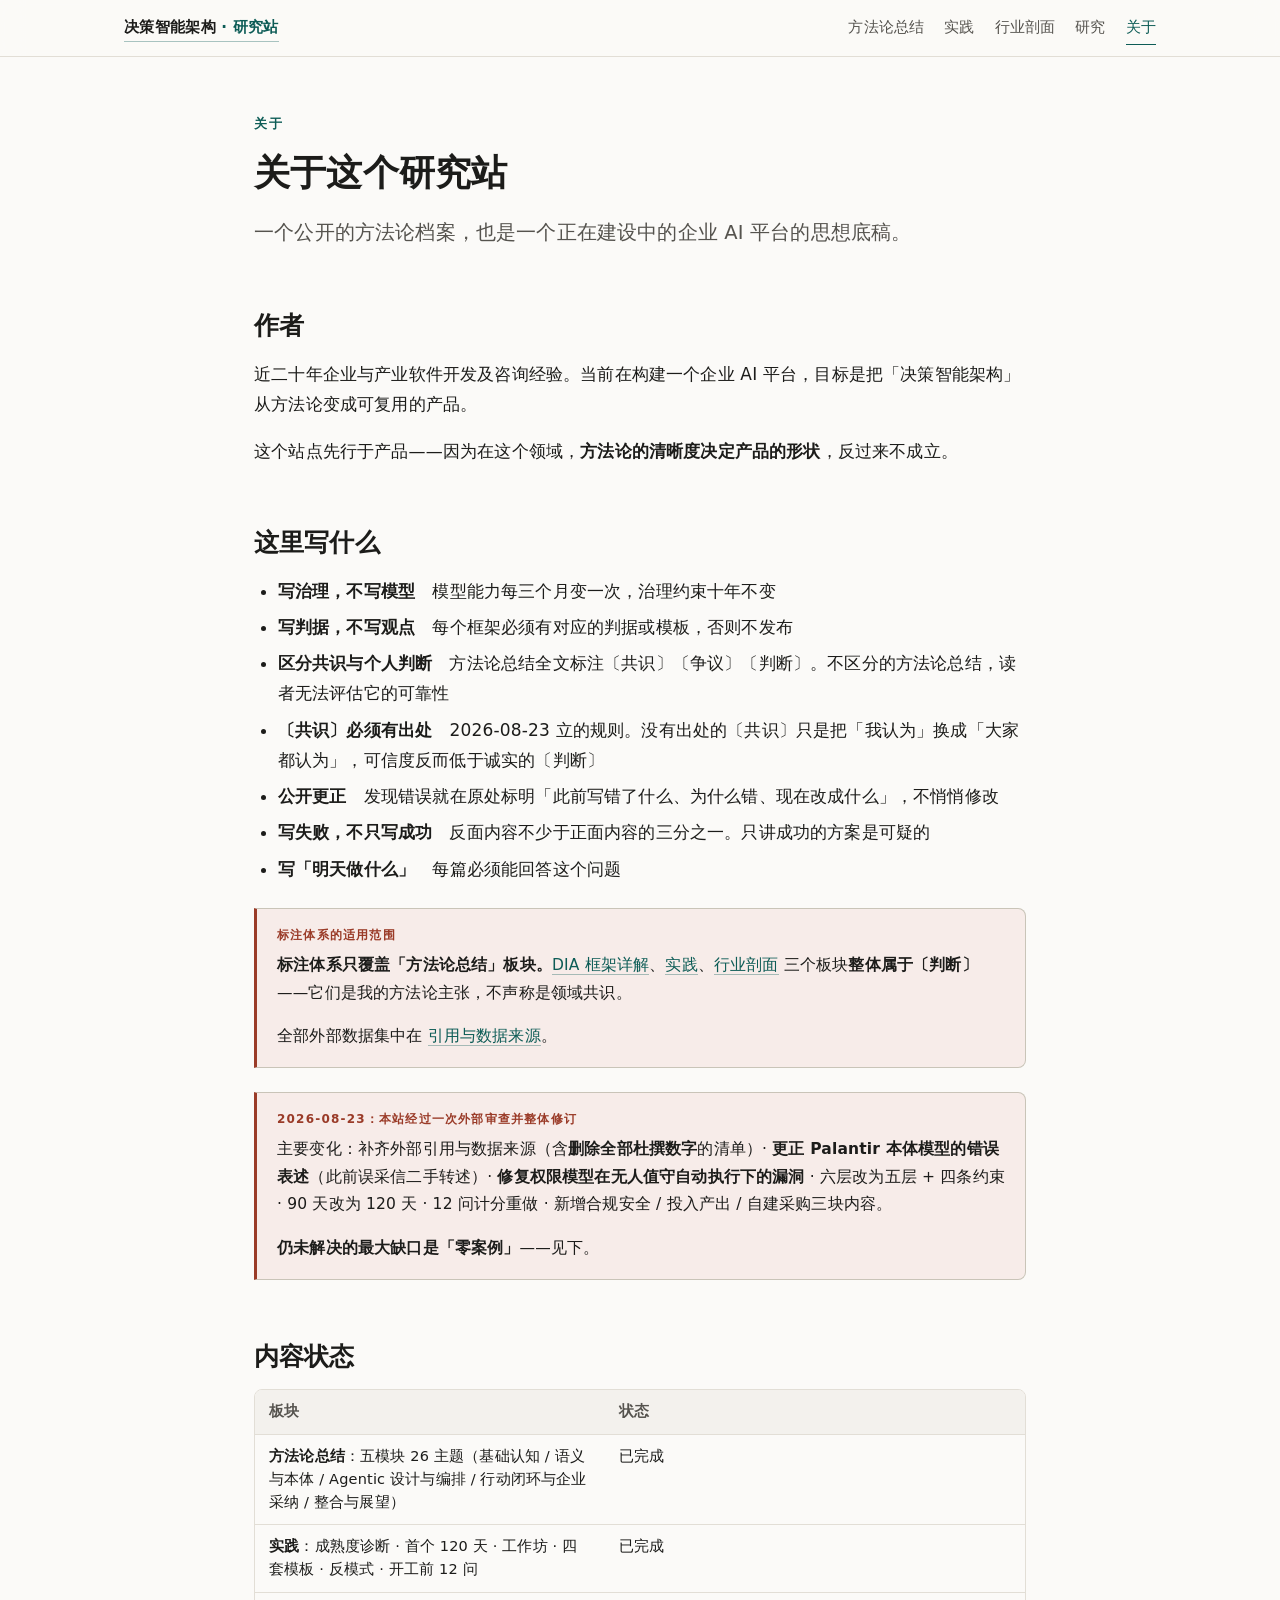
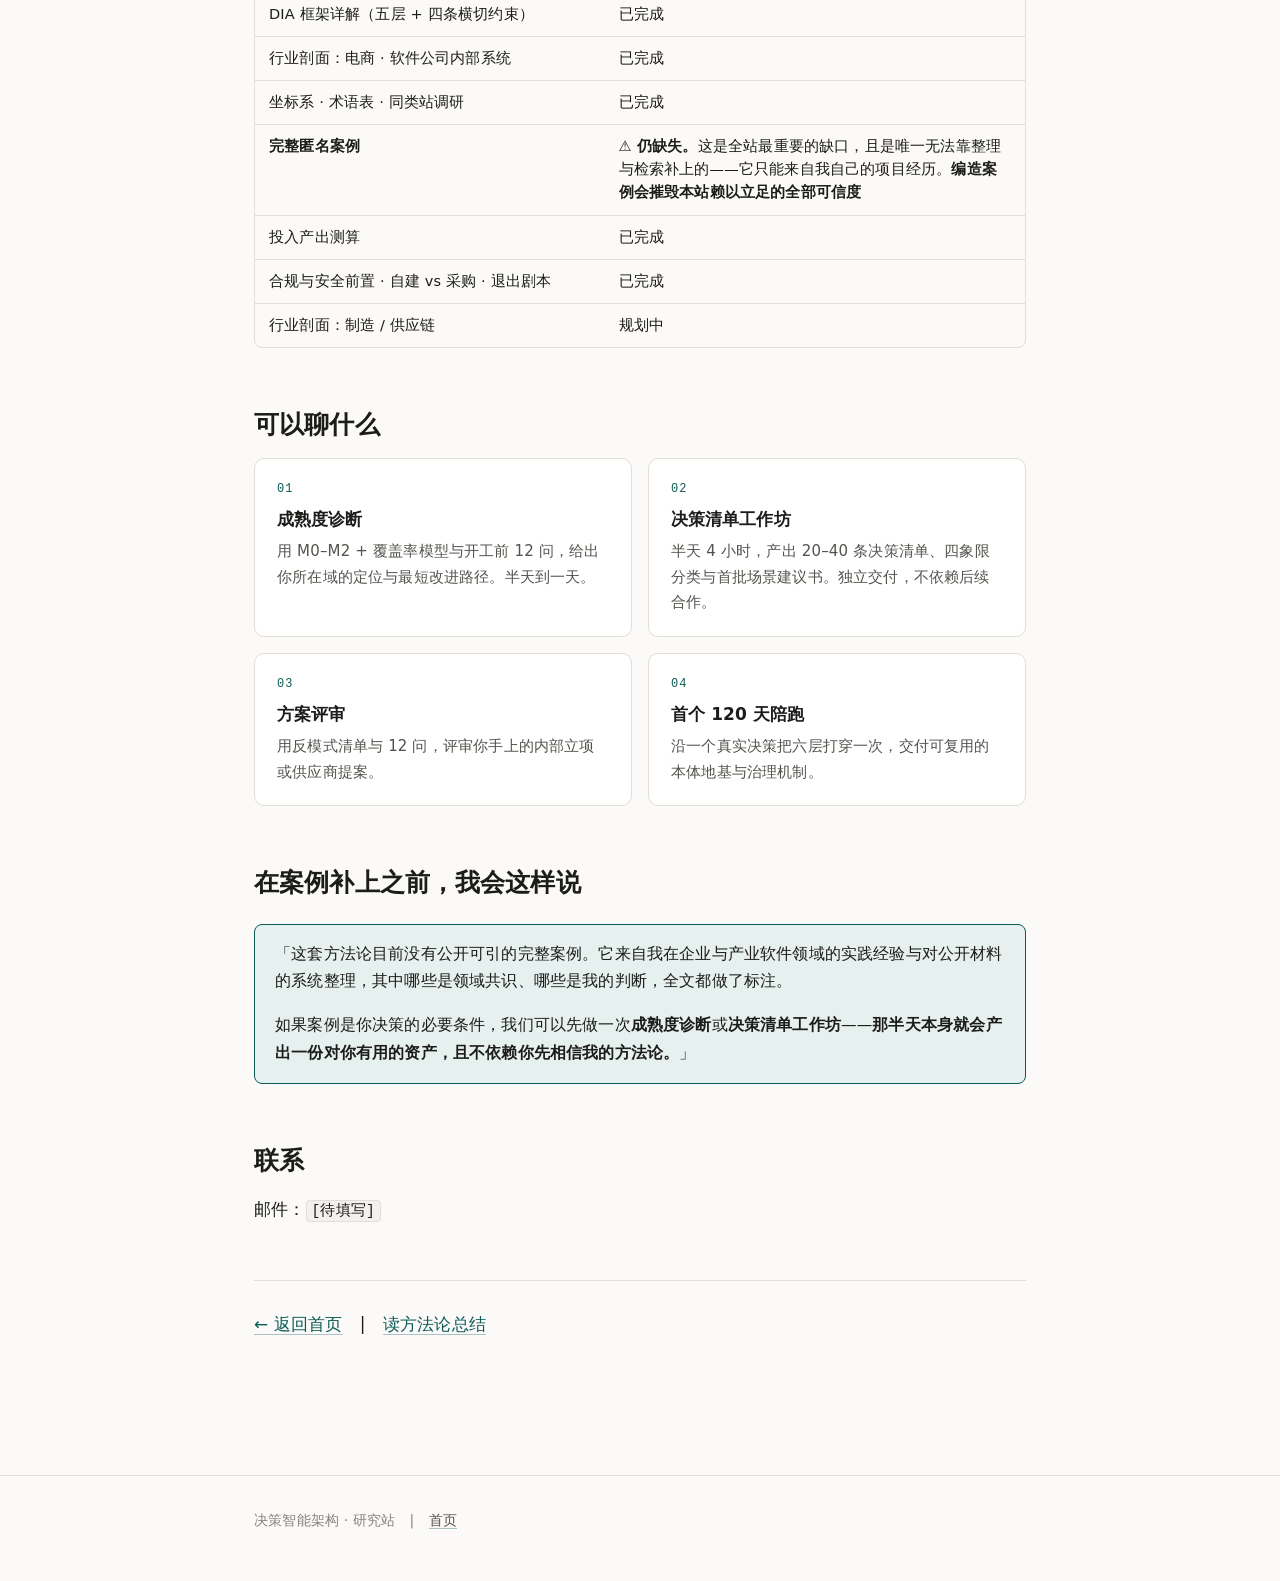
==== site/about.html @ e4a2c4d5 "方法论研究站：企业 Agentic AI 与决策智能架构 内容库（content/，约 34 万字）+ 12 页静态站（site/）+ Docker 本地服务。  两条平级主线： - 方法论总结：5 " ====
<!doctype html>
<html lang="zh-CN">
<head>
<meta charset="utf-8">
<meta name="viewport" content="width=device-width,initial-scale=1">
<title>关于与合作</title>
<link rel="stylesheet" href="assets/styles.css">
</head>
<body>
<nav class="nav"><div class="nav-inner">
<a class="nav-brand" href="index.html">决策智能架构<span> · 研究站</span></a>
<div class="nav-links">
<a href="methodology.html">方法论总结</a>
<a href="playbook.html">实践</a>
<a href="domains.html">行业剖面</a>
<a href="research.html">研究</a>
<a href="about.html" class="active">关于</a>
</div></div></nav>
<div class="wrap">
<section>
<p class="eyebrow">关于</p>
<h1>关于这个研究站</h1>
<p class="lede">一个公开的方法论档案，也是一个正在建设中的企业 AI 平台的思想底稿。</p>

<h2>作者</h2>
<p>近二十年企业与产业软件开发及咨询经验。当前在构建一个企业 AI 平台，目标是把「决策智能架构」从方法论变成可复用的产品。</p>
<p>这个站点先行于产品——因为在这个领域，<strong>方法论的清晰度决定产品的形状</strong>，反过来不成立。</p>

<h2>这里写什么</h2>
<ul>
<li><strong>写治理，不写模型</strong>　模型能力每三个月变一次，治理约束十年不变</li>
<li><strong>写判据，不写观点</strong>　每个框架必须有对应的判据或模板，否则不发布</li>
<li><strong>区分共识与个人判断</strong>　方法论总结全文标注〔共识〕〔争议〕〔判断〕。不区分的方法论总结，读者无法评估它的可靠性</li>
<li><strong>〔共识〕必须有出处</strong>　2026-08-23 立的规则。没有出处的〔共识〕只是把「我认为」换成「大家都认为」，可信度反而低于诚实的〔判断〕</li>
<li><strong>公开更正</strong>　发现错误就在原处标明「此前写错了什么、为什么错、现在改成什么」，不悄悄修改</li>
<li><strong>写失败，不只写成功</strong>　反面内容不少于正面内容的三分之一。只讲成功的方案是可疑的</li>
<li><strong>写「明天做什么」</strong>　每篇必须能回答这个问题</li>
</ul>

<div class="callout"><span class="tag">标注体系的适用范围</span>
<p><strong>标注体系只覆盖「方法论总结」板块。</strong><a href="dia.html">DIA 框架详解</a>、<a href="playbook.html">实践</a>、<a href="domains.html">行业剖面</a> 三个板块<strong>整体属于〔判断〕</strong>——它们是我的方法论主张，不声称是领域共识。</p>
<p>全部外部数据集中在 <a href="research.html#sources">引用与数据来源</a>。</p></div>

<div class="callout"><span class="tag">2026-08-23：本站经过一次外部审查并整体修订</span>
<p>主要变化：补齐外部引用与数据来源（含<strong>删除全部杜撰数字</strong>的清单）· <strong>更正 Palantir 本体模型的错误表述</strong>（此前误采信二手转述）· <strong>修复权限模型在无人值守自动执行下的漏洞</strong> · 六层改为五层 + 四条约束 · 90 天改为 120 天 · 12 问计分重做 · 新增合规安全 / 投入产出 / 自建采购三块内容。</p>
<p><strong>仍未解决的最大缺口是「零案例」</strong>——见下。</p></div>

<h2>内容状态</h2>
<div class="tw"><table>
<tr><th>板块</th><th>状态</th></tr>
<tr><td><strong>方法论总结</strong>：五模块 26 主题（基础认知 / 语义与本体 / Agentic 设计与编排 / 行动闭环与企业采纳 / 整合与展望）</td><td>已完成</td></tr>
<tr><td><strong>实践</strong>：成熟度诊断 · 首个 120 天 · 工作坊 · 四套模板 · 反模式 · 开工前 12 问</td><td>已完成</td></tr>
<tr><td>DIA 框架详解（五层 + 四条横切约束）</td><td>已完成</td></tr>
<tr><td>行业剖面：电商 · 软件公司内部系统</td><td>已完成</td></tr>
<tr><td>坐标系 · 术语表 · 同类站调研</td><td>已完成</td></tr>
<tr><td><strong>完整匿名案例</strong></td><td><strong>⚠️ 仍缺失。</strong>这是全站最重要的缺口，且是唯一无法靠整理与检索补上的——它只能来自我自己的项目经历。<strong>编造案例会摧毁本站赖以立足的全部可信度</strong></td></tr>
<tr><td>投入产出测算</td><td>已完成</td></tr>
<tr><td>合规与安全前置 · 自建 vs 采购 · 退出剧本</td><td>已完成</td></tr>
<tr><td>行业剖面：制造 / 供应链</td><td>规划中</td></tr>
</table></div>

<h2>可以聊什么</h2>
<div class="grid grid-2">
<div class="card"><span class="num">01</span><h3>成熟度诊断</h3><p>用 M0–M2 + 覆盖率模型与开工前 12 问，给出你所在域的定位与最短改进路径。半天到一天。</p></div>
<div class="card"><span class="num">02</span><h3>决策清单工作坊</h3><p>半天 4 小时，产出 20–40 条决策清单、四象限分类与首批场景建议书。独立交付，不依赖后续合作。</p></div>
<div class="card"><span class="num">03</span><h3>方案评审</h3><p>用反模式清单与 12 问，评审你手上的内部立项或供应商提案。</p></div>
<div class="card"><span class="num">04</span><h3>首个 120 天陪跑</h3><p>沿一个真实决策把六层打穿一次，交付可复用的本体地基与治理机制。</p></div>
</div>

<h2>在案例补上之前，我会这样说</h2>
<div class="rule"><p>「这套方法论目前没有公开可引的完整案例。它来自我在企业与产业软件领域的实践经验与对公开材料的系统整理，其中哪些是领域共识、哪些是我的判断，全文都做了标注。</p>
<p>如果案例是你决策的必要条件，我们可以先做一次<strong>成熟度诊断</strong>或<strong>决策清单工作坊</strong>——<strong>那半天本身就会产出一份对你有用的资产，且不依赖你先相信我的方法论。</strong>」</p></div>

<h2>联系</h2>
<p>邮件：<code>[待填写]</code></p>
<!-- 待填写：邮箱或表单链接。公开联系方式是站主本人的决定，未代填。 -->

<div class="next"><p><a href="index.html">← 返回首页</a>　|　<a href="methodology.html">读方法论总结</a></p></div>
</section>
</div>
<footer><div class="wrap">决策智能架构 · 研究站　|　<a href="index.html">首页</a></div></footer>
</body></html>
---- site/assets/styles.css ----
/* 决策智能架构 · 研究站 —— 极简静态样式，无依赖 */

:root{
  --bg:#fbfaf8;
  --bg-soft:#f3f1ed;
  --bg-card:#ffffff;
  --text:#1c1c1a;
  --text-soft:#55534e;
  --text-dim:#86837c;
  --line:#e2ded6;
  --line-strong:#c9c4b8;
  --accent:#0d5c56;
  --accent-soft:#e6f0ee;
  --warn:#9a3b28;
  --warn-soft:#f7ece9;
  --mono:ui-monospace,SFMono-Regular,"SF Mono",Menlo,Consolas,monospace;
  --sans:-apple-system,BlinkMacSystemFont,"PingFang SC","Hiragino Sans GB","Microsoft YaHei","Source Han Sans SC",system-ui,sans-serif;
  --maxw:820px;
}

@media (prefers-color-scheme: dark){
  :root{
    --bg:#141513;
    --bg-soft:#1c1e1b;
    --bg-card:#1a1c19;
    --text:#e8e6e0;
    --text-soft:#b3b0a8;
    --text-dim:#807d75;
    --line:#2e312c;
    --line-strong:#43463f;
    --accent:#5fbfae;
    --accent-soft:#17302c;
    --warn:#d98a72;
    --warn-soft:#2e211d;
  }
}

*{box-sizing:border-box}
html{-webkit-text-size-adjust:100%}
body{
  margin:0;
  background:var(--bg);
  color:var(--text);
  font-family:var(--sans);
  font-size:17px;
  line-height:1.78;
  letter-spacing:.01em;
}

/* ---------- 导航 ---------- */
.nav{
  position:sticky;top:0;z-index:50;
  background:color-mix(in srgb,var(--bg) 88%,transparent);
  backdrop-filter:saturate(180%) blur(12px);
  border-bottom:1px solid var(--line);
}
.nav-inner{
  max-width:1080px;margin:0 auto;padding:10px 24px;
  display:flex;align-items:center;gap:14px 24px;
  min-height:56px;flex-wrap:wrap;
}
.nav-brand{
  font-weight:650;font-size:15px;letter-spacing:.02em;
  color:var(--text);text-decoration:none;white-space:nowrap;
}
.nav-brand span{color:var(--accent)}
.nav-links{display:flex;gap:8px 20px;flex-wrap:wrap;margin-left:auto}
.nav-links a{
  color:var(--text-soft);text-decoration:none;font-size:14.5px;
  padding:4px 0;border-bottom:1.5px solid transparent;
}
.nav-links a:hover{color:var(--text)}
.nav-links a.active{color:var(--accent);border-bottom-color:var(--accent)}

/* ---------- 布局 ---------- */
.wrap{max-width:var(--maxw);margin:0 auto;padding:0 24px}
.wide{max-width:1080px;margin:0 auto;padding:0 24px}
section{padding:56px 0}
.hr{height:1px;background:var(--line);border:0;margin:0}

/* ---------- 排版 ---------- */
h1,h2,h3,h4{line-height:1.35;letter-spacing:.005em;font-weight:650}
h1{font-size:36px;margin:0 0 18px}
h2{font-size:25px;margin:52px 0 16px;padding-top:8px}
h3{font-size:19px;margin:34px 0 10px}
h4{font-size:16.5px;margin:24px 0 8px;color:var(--text-soft)}
p{margin:0 0 16px}
a{color:var(--accent);text-decoration:none;border-bottom:1px solid color-mix(in srgb,var(--accent) 35%,transparent)}
a:hover{border-bottom-color:var(--accent)}
ul,ol{margin:0 0 16px;padding-left:1.4em}
li{margin:6px 0}
strong{font-weight:650}
code{
  font-family:var(--mono);font-size:.86em;
  background:var(--bg-soft);padding:2px 5px;border-radius:4px;
  border:1px solid var(--line);
}
pre{
  font-family:var(--mono);font-size:13px;line-height:1.65;
  background:var(--bg-soft);border:1px solid var(--line);
  border-radius:8px;padding:18px 20px;overflow-x:auto;margin:0 0 20px;
}
pre code{background:none;border:0;padding:0;font-size:inherit}

blockquote{
  margin:24px 0;padding:14px 20px;
  border-left:3px solid var(--accent);
  background:var(--accent-soft);
  border-radius:0 6px 6px 0;
  color:var(--text);
}
blockquote p:last-child{margin-bottom:0}

/* ---------- 表格 ---------- */
.tw{overflow-x:auto;margin:0 0 24px;border:1px solid var(--line);border-radius:8px}
table{border-collapse:collapse;width:100%;font-size:14.5px;line-height:1.6;min-width:520px}
th,td{padding:10px 14px;text-align:left;border-bottom:1px solid var(--line);vertical-align:top}
th{background:var(--bg-soft);font-weight:600;white-space:nowrap;color:var(--text-soft)}
tr:last-child td{border-bottom:0}

/* ---------- 组件 ---------- */
.eyebrow{
  font-size:12.5px;letter-spacing:.14em;text-transform:uppercase;
  color:var(--accent);font-weight:650;margin:0 0 14px;
  overflow-wrap:anywhere;
}
.lede{font-size:19.5px;line-height:1.72;color:var(--text-soft);margin:0 0 28px}
.meta{font-size:13.5px;color:var(--text-dim);margin:0 0 32px}

.grid{display:grid;gap:16px}
.grid-2{grid-template-columns:repeat(2,1fr)}
.grid-3{grid-template-columns:repeat(3,1fr)}
@media (max-width:760px){.grid-2,.grid-3{grid-template-columns:1fr}}

.card{
  background:var(--bg-card);border:1px solid var(--line);
  border-radius:10px;padding:20px 22px;
}
.card h3{margin:0 0 8px;font-size:17px}
.card p{margin:0;font-size:15px;color:var(--text-soft);line-height:1.7}
.card .num{
  font-family:var(--mono);font-size:12px;color:var(--accent);
  display:block;margin-bottom:8px;letter-spacing:.08em;
}
a.card{display:block;border-bottom:1px solid var(--line)}
a.card:hover{border-color:var(--accent-soft);background:var(--accent-soft)}
a.card h3{color:var(--text)}

.callout{
  border:1px solid var(--line-strong);border-left:3px solid var(--warn);
  background:var(--warn-soft);border-radius:0 8px 8px 0;
  padding:16px 20px;margin:24px 0;font-size:15.5px;
}
.callout p:last-child{margin-bottom:0}
.callout .tag{
  font-size:12px;letter-spacing:.1em;text-transform:uppercase;
  color:var(--warn);font-weight:650;display:block;margin-bottom:6px;
}

.rule{
  border:1px solid var(--accent);background:var(--accent-soft);
  border-radius:8px;padding:16px 20px;margin:24px 0;font-size:15.5px;
}
.rule .tag{
  font-size:12px;letter-spacing:.1em;text-transform:uppercase;
  color:var(--accent);font-weight:650;display:block;margin-bottom:6px;
}
.rule p:last-child{margin-bottom:0}

.pill{
  display:inline-block;font-size:12.5px;padding:2px 9px;border-radius:20px;
  background:var(--bg-soft);border:1px solid var(--line);color:var(--text-soft);
  margin:0 6px 6px 0;
}
.pill.on{background:var(--accent-soft);border-color:var(--accent);color:var(--accent)}

/* 目录 */
.toc{
  background:var(--bg-soft);border:1px solid var(--line);
  border-radius:10px;padding:18px 24px;margin:0 0 40px;font-size:15px;
}
.toc-title{font-weight:650;font-size:14px;color:var(--text-dim);letter-spacing:.06em;margin:0 0 10px}
.toc ol{margin:0;padding-left:1.3em}
.toc li{margin:4px 0}
.toc a{border-bottom:0;color:var(--text-soft)}
.toc a:hover{color:var(--accent)}

/* 分层图 */
.stack{margin:28px 0}
.layer{
  border:1px solid var(--line);border-radius:8px;
  padding:13px 18px;margin-bottom:8px;background:var(--bg-card);
  display:flex;gap:16px;align-items:baseline;
}
.layer .k{
  font-family:var(--mono);font-weight:650;color:var(--accent);
  font-size:14px;min-width:20px;
}
.layer .n{font-weight:650;font-size:15.5px;min-width:110px}
.layer .d{font-size:14.5px;color:var(--text-soft);line-height:1.6}
.layer.core{
  border:2px solid var(--accent);background:var(--accent-soft);
}
.arrow{text-align:center;color:var(--text-dim);font-size:13px;margin:2px 0 6px}
@media (max-width:640px){
  .layer{flex-direction:column;gap:4px}
  .layer .n{min-width:auto}
}

/* 步骤 */
.steps{counter-reset:s;list-style:none;padding:0;margin:24px 0}
.steps li{
  counter-increment:s;position:relative;padding-left:44px;margin:0 0 18px;
}
.steps li::before{
  content:counter(s);position:absolute;left:0;top:1px;
  width:28px;height:28px;border-radius:50%;
  background:var(--accent-soft);color:var(--accent);
  border:1px solid var(--accent);
  display:flex;align-items:center;justify-content:center;
  font-family:var(--mono);font-size:13px;font-weight:650;
}
.steps b{display:block;margin-bottom:2px}

/* 首页 hero */
.hero{padding:76px 0 56px}
.hero h1{font-size:42px;line-height:1.28;margin-bottom:20px;max-width:16em}
.hero .lede{max-width:34em;font-size:20px}
.anchor-line{
  font-family:var(--mono);font-size:14px;color:var(--accent);
  border:1px solid var(--accent);border-radius:6px;
  padding:10px 16px;display:inline-block;margin:8px 0 0;
  background:var(--accent-soft);
}
@media (max-width:640px){
  .hero h1{font-size:31px}
  .hero{padding:48px 0 36px}
  h1{font-size:28px}
  h2{font-size:22px}
  body{font-size:16px}
}

/* 底部 */
.next{
  border-top:1px solid var(--line);margin-top:56px;padding-top:28px;
}
footer{
  border-top:1px solid var(--line);margin-top:64px;
  padding:32px 0 48px;font-size:14px;color:var(--text-dim);
}
footer a{color:var(--text-soft)}

.checklist{list-style:none;padding:0}
.checklist li{
  padding-left:26px;position:relative;margin:8px 0;font-size:15.5px;
}
.checklist li::before{
  content:"";position:absolute;left:0;top:.55em;
  width:12px;height:12px;border:1.5px solid var(--line-strong);border-radius:3px;
}

/* ---------- 窄屏适配 ---------- */
@media (max-width:720px){
  .nav-inner{gap:10px 16px;padding:10px 18px}
  .nav-brand{font-size:14px}
  .nav-links{gap:6px 16px;font-size:14px;margin-left:0;width:100%}
  .nav-links a{font-size:14px}
  .eyebrow{font-size:11.5px;letter-spacing:.1em}
  .wrap,.wide{padding:0 18px}
  section{padding:40px 0}
  .hero .lede{font-size:17.5px}
  .lede{font-size:17.5px}
  pre{font-size:12px;padding:14px 15px}
  .card{padding:17px 18px}
  blockquote{padding:12px 16px}
}
@media (max-width:420px){
  .hero h1{font-size:26px}
  .nav-links{gap:6px 12px}
}

/* ---------- 方法论总结：模块卡与主题表 ---------- */
.module{
  display:block;background:var(--bg-card);border:1px solid var(--line);
  border-radius:10px;padding:20px 22px;margin-bottom:14px;
  border-bottom:1px solid var(--line);
}
a.module:hover{border-color:var(--accent);background:var(--accent-soft)}
.module-head{display:flex;align-items:baseline;gap:14px;flex-wrap:wrap;margin-bottom:8px}
.module-idx{
  font-family:var(--mono);font-size:12px;font-weight:650;letter-spacing:.1em;
  color:var(--accent);background:var(--accent-soft);
  border:1px solid var(--accent);border-radius:4px;padding:2px 8px;
}
.module-title{font-size:18px;font-weight:650;color:var(--text);margin:0}
.module-meta{font-size:13px;color:var(--text-dim);font-family:var(--mono);margin-left:auto}
.module p{font-size:15px;color:var(--text-soft);margin:0 0 10px;line-height:1.7}
.module ul{margin:0;padding-left:1.2em;font-size:14px;color:var(--text-dim)}
.module li{margin:3px 0}

.topics{list-style:none;padding:0;margin:20px 0}
.topics li{
  display:flex;gap:14px;align-items:baseline;
  padding:11px 0;border-bottom:1px solid var(--line);font-size:15.5px;
}
.topics li:last-child{border-bottom:0}
.topics .tn{font-family:var(--mono);font-size:13px;color:var(--accent);min-width:34px}
.topics .tt{flex:1}
.topics .td{font-family:var(--mono);font-size:12.5px;color:var(--text-dim);white-space:nowrap}

/* 共识 / 争议 / 判断 标记 */
.mk{
  display:inline-block;font-size:11.5px;font-weight:650;letter-spacing:.06em;
  padding:1px 7px;border-radius:3px;margin-right:6px;
  vertical-align:.08em;white-space:nowrap;
}
.mk-c{background:var(--accent-soft);color:var(--accent);border:1px solid var(--accent)}
.mk-d{background:var(--warn-soft);color:var(--warn);border:1px solid var(--warn)}
.mk-j{background:var(--bg-soft);color:var(--text-soft);border:1px solid var(--line-strong)}

.legend{
  display:flex;gap:18px;flex-wrap:wrap;font-size:14px;color:var(--text-soft);
  background:var(--bg-soft);border:1px solid var(--line);border-radius:8px;
  padding:14px 18px;margin:20px 0;
}
.legend div{display:flex;align-items:baseline;gap:2px}

.prevnext{
  display:flex;justify-content:space-between;gap:16px;flex-wrap:wrap;
  border-top:1px solid var(--line);margin-top:48px;padding-top:24px;font-size:15px;
}
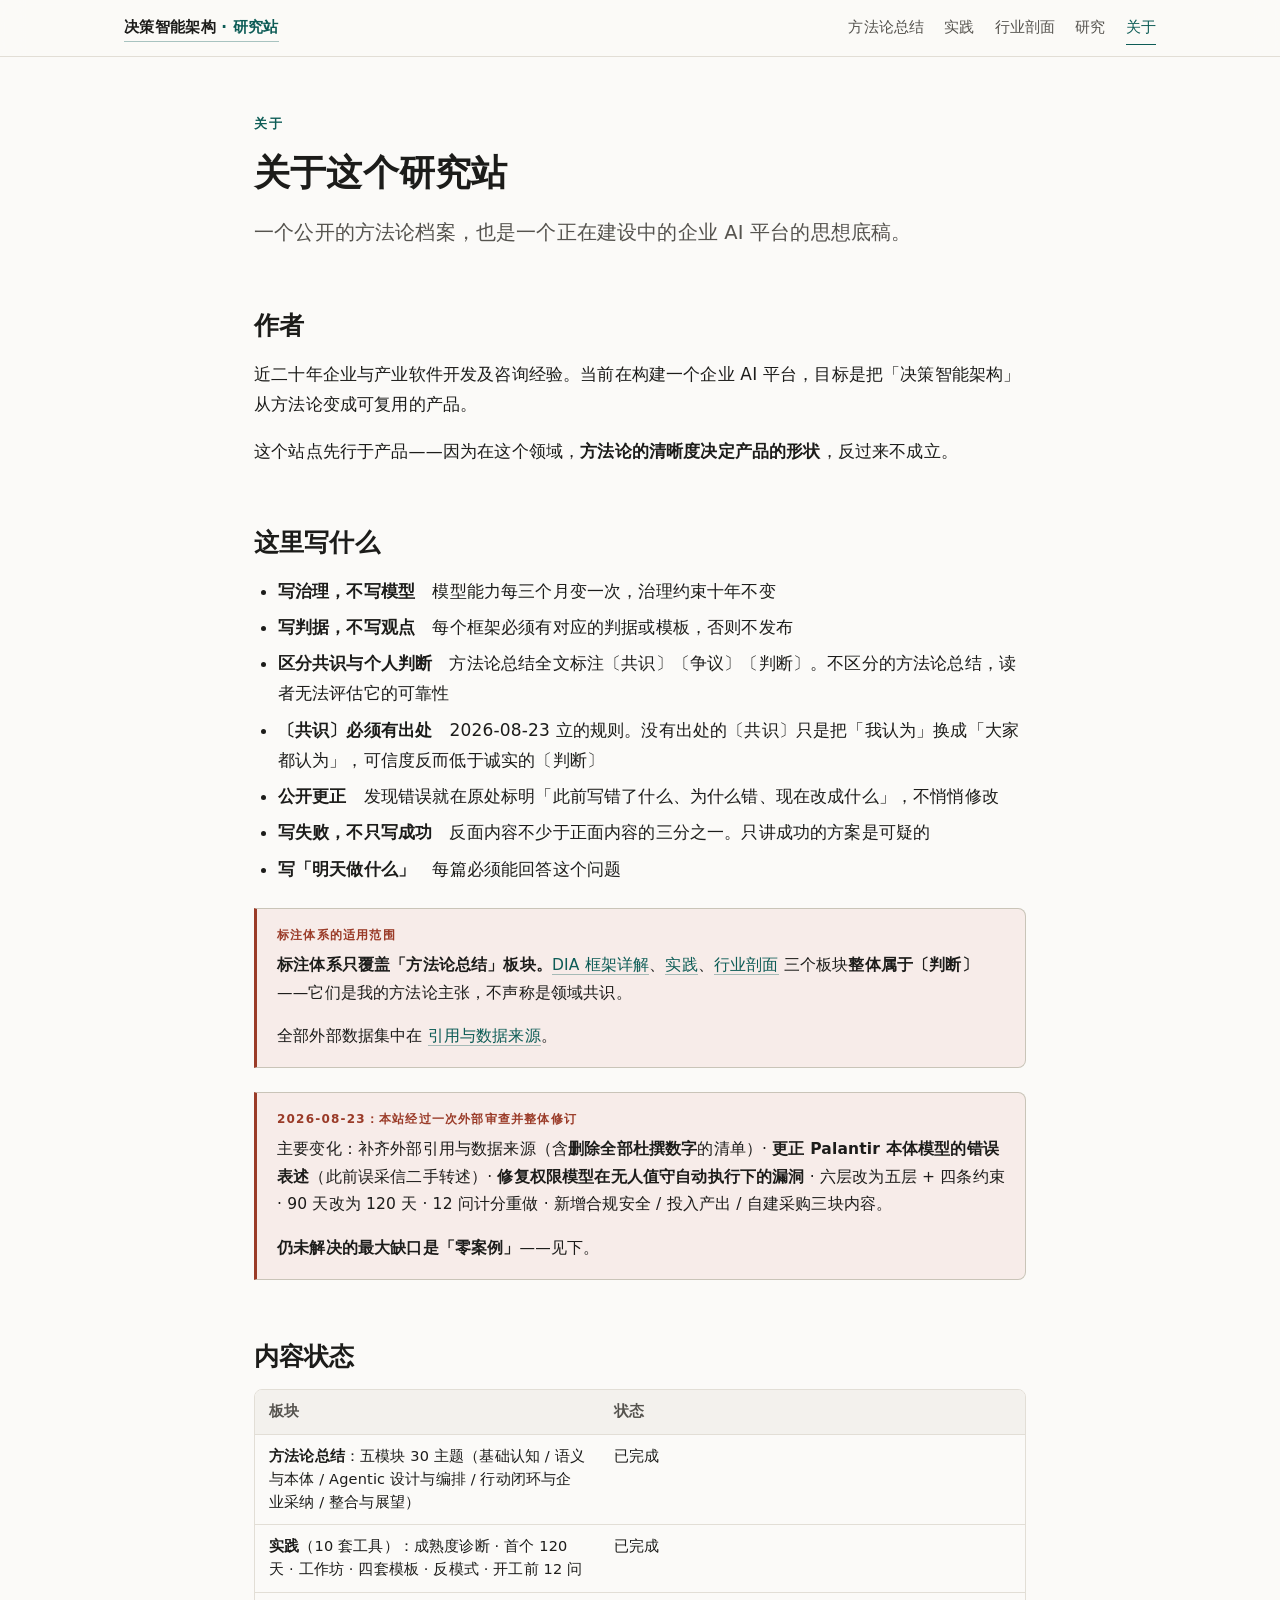
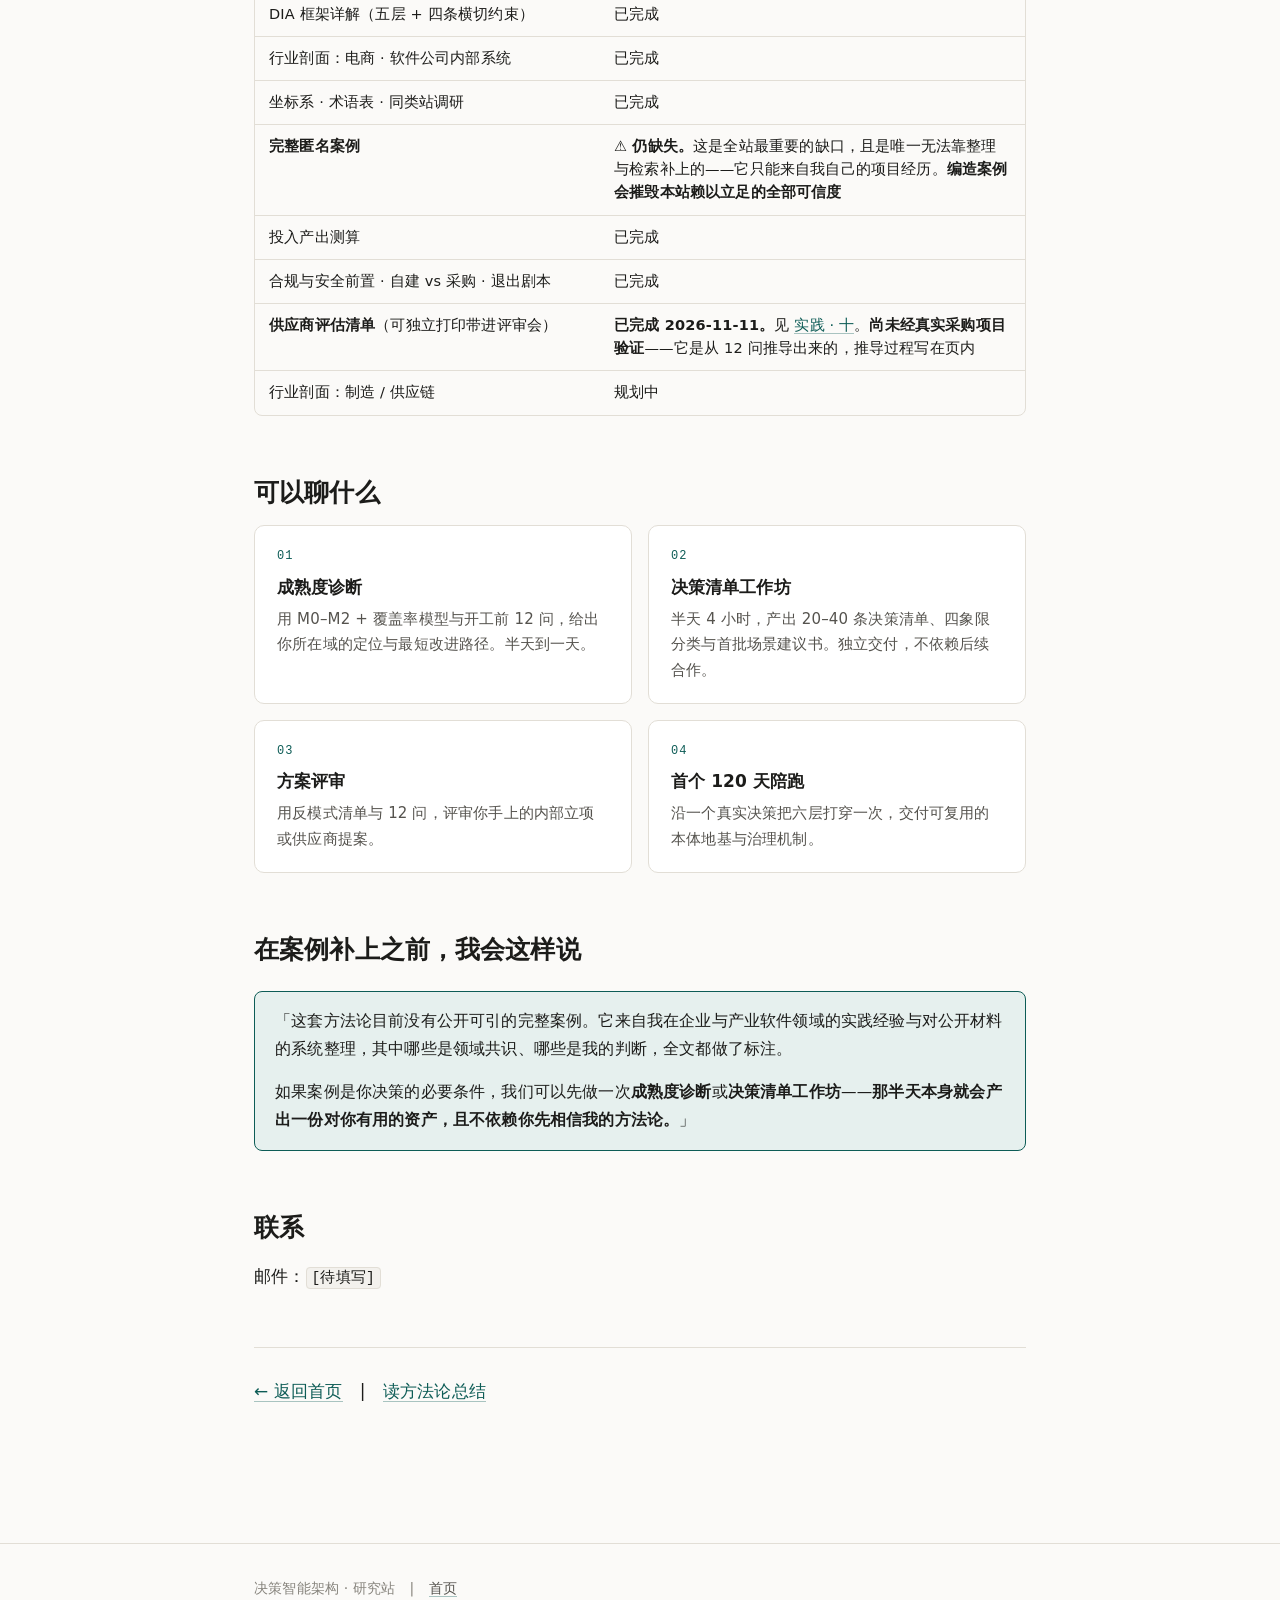
==== commit d304e124: "新增供应商评估清单（路线图第二批「高」）；更正全库主题数/工具数与一处漏网的无出处〔共识〕 本次外部检索有线索但零采纳——沙箱出站网络被策略拦截，无法核到一手来源， 按本站纪律（二手转述只能当线索不能" ====
--- a/site/about.html
+++ b/site/about.html
@@ -48,14 +48,15 @@
 <h2>内容状态</h2>
 <div class="tw"><table>
 <tr><th>板块</th><th>状态</th></tr>
-<tr><td><strong>方法论总结</strong>：五模块 26 主题（基础认知 / 语义与本体 / Agentic 设计与编排 / 行动闭环与企业采纳 / 整合与展望）</td><td>已完成</td></tr>
-<tr><td><strong>实践</strong>：成熟度诊断 · 首个 120 天 · 工作坊 · 四套模板 · 反模式 · 开工前 12 问</td><td>已完成</td></tr>
+<tr><td><strong>方法论总结</strong>：五模块 30 主题（基础认知 / 语义与本体 / Agentic 设计与编排 / 行动闭环与企业采纳 / 整合与展望）</td><td>已完成</td></tr>
+<tr><td><strong>实践</strong>（10 套工具）：成熟度诊断 · 首个 120 天 · 工作坊 · 四套模板 · 反模式 · 开工前 12 问</td><td>已完成</td></tr>
 <tr><td>DIA 框架详解（五层 + 四条横切约束）</td><td>已完成</td></tr>
 <tr><td>行业剖面：电商 · 软件公司内部系统</td><td>已完成</td></tr>
 <tr><td>坐标系 · 术语表 · 同类站调研</td><td>已完成</td></tr>
 <tr><td><strong>完整匿名案例</strong></td><td><strong>⚠️ 仍缺失。</strong>这是全站最重要的缺口，且是唯一无法靠整理与检索补上的——它只能来自我自己的项目经历。<strong>编造案例会摧毁本站赖以立足的全部可信度</strong></td></tr>
 <tr><td>投入产出测算</td><td>已完成</td></tr>
 <tr><td>合规与安全前置 · 自建 vs 采购 · 退出剧本</td><td>已完成</td></tr>
+<tr><td><strong>供应商评估清单</strong>（可独立打印带进评审会）</td><td><strong>已完成 2026-11-11。</strong>见 <a href="playbook.html#vendor">实践 · 十</a>。<strong>尚未经真实采购项目验证</strong>——它是从 12 问推导出来的，推导过程写在页内</td></tr>
 <tr><td>行业剖面：制造 / 供应链</td><td>规划中</td></tr>
 </table></div>
 
